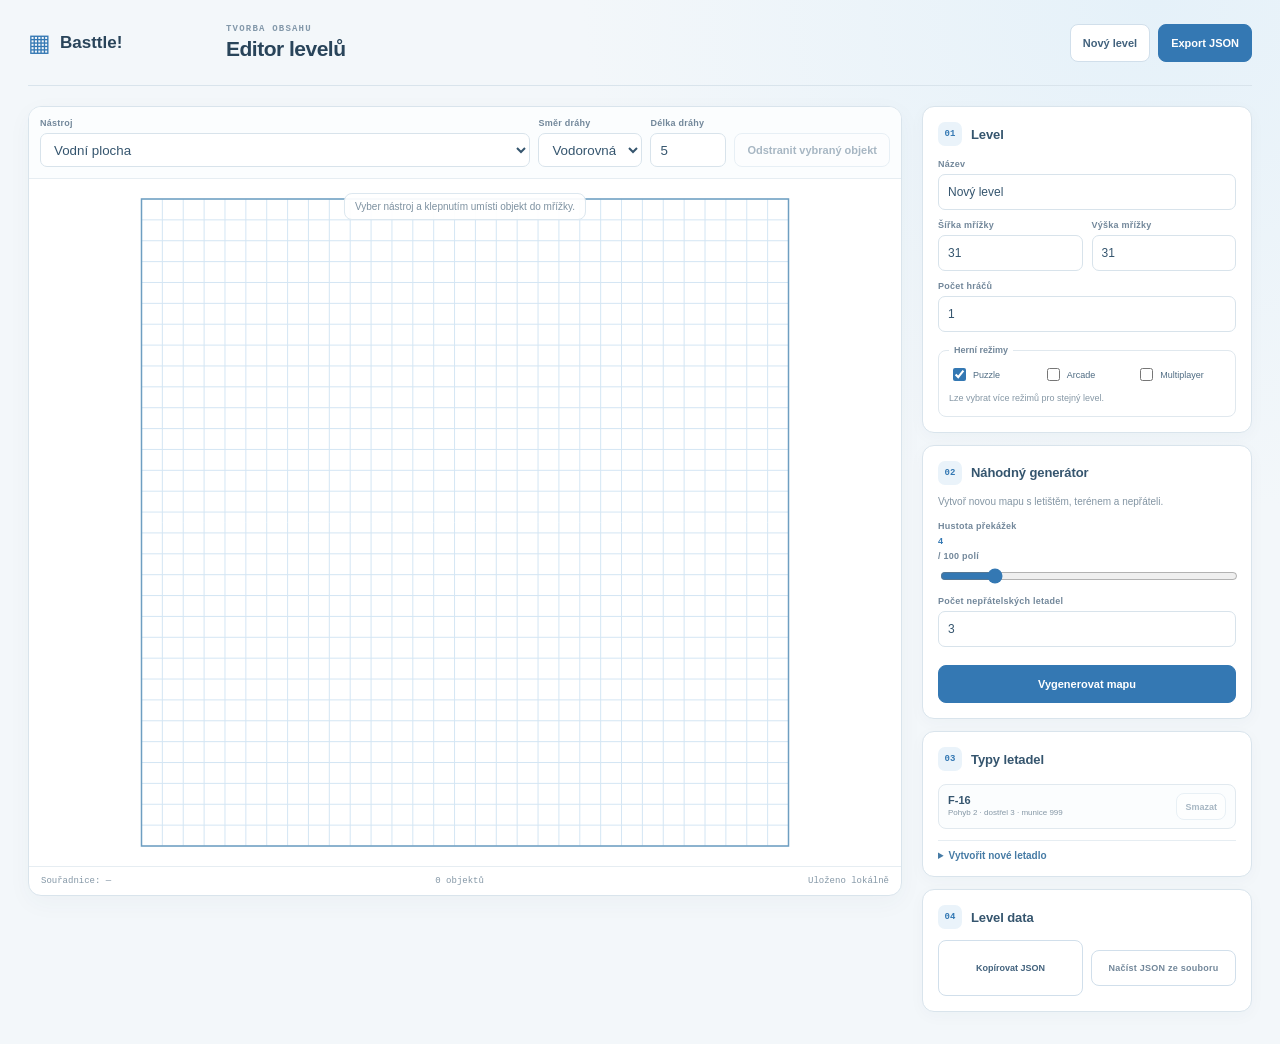
==== editor.html @ 076700f2 "Initial commit" ====
<!doctype html>
<html lang="cs">
<head>
  <meta charset="utf-8">
  <meta name="viewport" content="width=device-width, initial-scale=1, viewport-fit=cover">
  <meta name="theme-color" content="#f5f9fc">
  <meta name="description" content="Samostatný offline editor a generátor levelů pro Basttle!">
  <title>Basttle! · Editor levelů</title>
  <link rel="stylesheet" href="editor.css">
</head>
<body>
  <main class="editor-app">
    <header class="editor-header">
      <a class="editor-brand" href="./" aria-label="Zpět do hry"><span>▦</span> Basttle!</a>
      <div><p>TVORBA OBSAHU</p><h1>Editor levelů</h1></div>
      <div class="header-actions"><button id="newLevel" type="button">Nový level</button><button id="exportLevel" class="primary" type="button">Export JSON</button></div>
    </header>
    <div class="editor-layout">
      <section class="workspace" aria-label="Plátno editoru">
        <div class="canvas-toolbar">
          <label>Nástroj<select id="toolSelect">
            <optgroup label="Doplňková grafika">
              <option value="water">Vodní plocha</option><option value="forest">Les</option><option value="village">Vesnice</option><option value="city">Město</option><option value="river">Řeka</option><option value="bridge">Most</option>
            </optgroup>
            <optgroup label="Objekty">
              <option value="house">Domek</option><option value="mountain">Hora</option><option value="skyscraper">Mrakodrap</option><option value="wind-turbine">Větrná elektrárna</option><option value="runway">Letiště</option><option value="carrier">Letadlová loď</option><option value="enemy-plane">Nepřátelské letadlo</option><option value="vehicle">Vozidlo</option><option value="ship">Loď</option><option value="strategic-target">Strategický cíl</option>
            </optgroup>
            <option value="erase">Guma · odstranit</option>
          </select></label>
          <label>Směr dráhy<select id="runwayAxis"><option value="horizontal">Vodorovná</option><option value="vertical">Svislá</option></select></label>
          <label>Délka dráhy<input id="runwayLength" type="number" min="3" max="15" step="2" value="5"></label>
          <button id="removeSelected" type="button" disabled>Odstranit vybraný objekt</button>
        </div>
        <div id="canvasWrap" class="canvas-wrap"><canvas id="editorCanvas" aria-label="Mřížka levelu. Klepnutím umístíš vybraný objekt."></canvas><div class="canvas-empty" id="canvasHelp">Vyber nástroj a klepnutím umísti objekt do mřížky.</div></div>
        <div class="canvas-footer"><span id="cursorPosition">Souřadnice: —</span><span id="objectCount">0 objektů</span><span id="saveStatus">Uloženo lokálně</span></div>
      </section>

      <aside class="settings-panel">
        <section class="panel-card">
          <div class="panel-title"><span>01</span><h2>Level</h2></div>
          <label>Název<input id="levelName" type="text" maxlength="60" value="Nový level"></label>
          <div class="field-row"><label>Šířka mřížky<input id="gridWidth" type="number" min="9" max="101" step="2" value="31"></label><label>Výška mřížky<input id="gridHeight" type="number" min="9" max="101" step="2" value="31"></label></div>
          <label>Počet hráčů<input id="playerCount" type="number" min="1" max="8" value="1"></label>
          <fieldset><legend>Herní režimy</legend><div class="check-grid"><label><input type="checkbox" name="mode" value="puzzle" checked> Puzzle</label><label><input type="checkbox" name="mode" value="arcade"> Arcade</label><label><input type="checkbox" name="mode" value="multiplayer"> Multiplayer</label></div><small>Lze vybrat více režimů pro stejný level.</small></fieldset>
        </section>

        <section class="panel-card generator-card">
          <div class="panel-title"><span>02</span><h2>Náhodný generátor</h2></div>
          <p>Vytvoř novou mapu s letištěm, terénem a nepřáteli.</p>
          <label>Hustota překážek <output id="densityValue">4</output> / 100 polí<input id="obstacleDensity" type="range" min="0" max="24" value="4"></label>
          <label>Počet nepřátelských letadel<input id="enemyPlaneCount" type="number" min="0" max="20" value="3"></label>
          <button id="generateLevel" class="primary full-width" type="button">Vygenerovat mapu</button>
        </section>

        <section class="panel-card aircraft-card">
          <div class="panel-title"><span>03</span><h2>Typy letadel</h2></div>
          <div id="aircraftList" class="aircraft-list"></div>
          <details>
            <summary>Vytvořit nové letadlo</summary>
            <div class="aircraft-form">
              <label>Název<input id="aircraftName" type="text" maxlength="32" placeholder="Např. Stíhač Mk II"></label>
              <div class="field-row"><label>Obrys · šířka<input id="aircraftOutlineWidth" type="number" min="1" max="8" value="2"></label><label>Obrys · výška<input id="aircraftOutlineHeight" type="number" min="1" max="8" value="2"></label></div>
              <label>Změna výšky za tah<input id="aircraftAltitudeStep" type="number" min="0" max="10" value="1"></label>
              <div class="field-row"><label>Dostřel zbraně<input id="aircraftWeaponRange" type="number" min="0" max="20" value="3"></label><label>Munice<input id="aircraftAmmo" type="number" min="0" max="999" value="999"></label></div>
              <label>Rychlost / pohyblivost<input id="aircraftMobility" type="number" min="1" max="5" value="2"></label>
              <button id="addAircraft" class="primary full-width" type="button">Přidat typ letadla</button>
            </div>
          </details>
        </section>

        <section class="panel-card file-card">
          <div class="panel-title"><span>04</span><h2>Level data</h2></div>
          <button id="copyJson" type="button">Kopírovat JSON</button>
          <label class="import-button">Načíst JSON ze souboru<input id="importLevel" type="file" accept="application/json,.json"></label>
          <textarea id="jsonOutput" readonly aria-label="JSON levelu" hidden></textarea>
        </section>
      </aside>
    </div>
  </main>
  <script src="editor.js"></script>
</body>
</html>
---- editor.css ----
:root{font-family:-apple-system,BlinkMacSystemFont,"Segoe UI",sans-serif;color:#29445a;background:#f3f7fa;font-synthesis:none;text-rendering:optimizeLegibility;--blue:#3478b3;--ink:#29445a;--muted:#74889a;--line:#d9e4ec;--paper:#fff}
button,input,select,textarea{font-family:inherit}button{font-size:11px;font-weight:600}
*{box-sizing:border-box}body{margin:0;min-width:320px;min-height:100vh;background:radial-gradient(ellipse at 90% 0,#e5f1f9 0,transparent 35%),#f3f7fa}.editor-app{max-width:1600px;margin:auto;padding:0 28px}.editor-header{min-height:86px;display:grid;grid-template-columns:180px 1fr auto;align-items:center;gap:18px;border-bottom:1px solid var(--line)}.editor-brand{display:flex;align-items:center;gap:9px;color:var(--ink);font-size:17px;font-weight:800;text-decoration:none}.editor-brand span{font-size:24px;color:var(--blue)}.editor-header p{margin:0 0 3px;color:#8398aa;font:600 9px ui-monospace,monospace;letter-spacing:1.2px}.editor-header h1{margin:0;font-size:21px;letter-spacing:-.5px}.header-actions{display:flex;gap:8px}.editor-header button,.canvas-toolbar button,.file-card button,.import-button,.panel-card button{min-height:38px;padding:0 12px;border:1px solid #d1dfeb;border-radius:8px;background:#fff;color:#42627d;font:600 11px inherit;cursor:pointer;touch-action:manipulation}.primary{background:var(--blue)!important;border-color:var(--blue)!important;color:#fff!important}.editor-layout{display:grid;grid-template-columns:minmax(0,1fr) 330px;gap:20px;padding:20px 0 32px;align-items:start}.workspace{position:sticky;top:12px;display:flex;flex-direction:column;min-width:0;height:calc(100dvh - 110px);min-height:480px;border:1px solid var(--line);border-radius:13px;background:#fff;overflow:hidden;box-shadow:0 7px 24px #27445a0a}.canvas-toolbar{display:flex;align-items:end;flex-wrap:wrap;gap:8px;padding:11px;border-bottom:1px solid #e6edf2;background:#fbfdfe}.canvas-toolbar label,.panel-card>label,.aircraft-form>label,.field-row label,.settings-card label{display:flex;flex-direction:column;gap:5px;color:#72879a;font-size:9px;font-weight:700;letter-spacing:.25px}.canvas-toolbar select,.canvas-toolbar input,.panel-card input[type=text],.panel-card input[type=number],.aircraft-form input{height:34px;padding:0 9px;border:1px solid #d8e3eb;border-radius:7px;background:white;color:#35556e;font:500 11px inherit}.canvas-toolbar label:first-child{min-width:160px;flex:1}.canvas-toolbar select{width:100%}.canvas-toolbar #runwayLength{width:76px}.canvas-toolbar button{height:34px;min-height:34px}.canvas-toolbar button:disabled{opacity:.45;cursor:not-allowed}.canvas-wrap{position:relative;flex:1;min-height:0;overflow:hidden;background:#fff}.canvas-wrap canvas{display:block;width:100%;height:100%;touch-action:none;cursor:crosshair}.canvas-empty{position:absolute;left:50%;top:14px;transform:translateX(-50%);padding:7px 10px;border:1px solid #dce7ef;border-radius:8px;background:#fffffff0;color:#7d91a0;font-size:10px;white-space:nowrap;pointer-events:none}.canvas-footer{display:flex;justify-content:space-between;gap:8px;padding:9px 12px;border-top:1px solid #e6edf2;color:#8497a6;font:9px ui-monospace,monospace}.settings-panel{display:flex;flex-direction:column;gap:12px}.panel-card{padding:15px;border:1px solid var(--line);border-radius:12px;background:#fff;box-shadow:0 4px 16px #27445a08}.panel-title{display:flex;align-items:center;gap:9px;margin:0 0 13px}.panel-title>span{display:grid;place-items:center;width:24px;height:24px;border-radius:7px;background:#eaf3fa;color:var(--blue);font:700 9px ui-monospace,monospace}.panel-title h2{margin:0;color:#35556e;font-size:13px;letter-spacing:-.1px}.panel-card>label{margin:10px 0}.panel-card input[type=text],.panel-card input[type=number],.aircraft-form input{width:100%;height:36px;font-size:12px}.field-row{display:grid;grid-template-columns:1fr 1fr;gap:9px}.panel-card fieldset{margin:13px 0 0;padding:10px;border:1px solid #e0e8ee;border-radius:8px}.panel-card legend{padding:0 5px;color:#72879a;font-size:9px;font-weight:700}.check-grid{display:grid;grid-template-columns:repeat(3,1fr);gap:5px}.check-grid label{display:flex;align-items:center;gap:4px;color:#4e6b82;font-size:9px}.check-grid input{accent-color:var(--blue)}.panel-card small,.panel-card>p{color:#8597a5;font-size:9px;line-height:1.5}.panel-card fieldset small{display:block;margin-top:8px}.generator-card>p{margin:-3px 0 12px;color:#8395a3;font-size:10px;line-height:1.45}.generator-card output{float:right;color:var(--blue);font-weight:800}.generator-card input[type=range]{width:100%;accent-color:var(--blue)}.full-width{width:100%;margin-top:8px}.aircraft-list{display:flex;flex-direction:column;gap:6px;margin-bottom:11px}.aircraft-item{display:flex;justify-content:space-between;align-items:center;gap:8px;padding:8px 9px;border:1px solid #e1e9ef;border-radius:8px;background:#fbfdfe;color:#4a687e;font-size:10px}.aircraft-item strong{display:block;color:#35556e;font-size:11px}.aircraft-item small{font-size:8px}.aircraft-item button{min-height:27px;padding:0 8px;font-size:9px}.aircraft-item button:disabled{opacity:.45}.panel-card details{border-top:1px solid #e6edf2;padding-top:9px}.panel-card summary{color:#467ba5;font-size:10px;font-weight:700;cursor:pointer}.aircraft-form{display:grid;gap:10px;padding-top:12px}.file-card{display:grid;grid-template-columns:1fr 1fr;gap:8px}.file-card .panel-title,.file-card textarea{grid-column:1/-1}.file-card .panel-title{margin-bottom:3px}.file-card button,.file-card .import-button{display:flex;align-items:center;justify-content:center;min-height:36px;text-align:center;font-size:9px}.import-button input{display:none}.file-card textarea{width:100%;height:180px;padding:9px;border:1px solid var(--line);border-radius:7px;color:#536d82;font:10px ui-monospace,monospace;resize:vertical}.file-card textarea:not([hidden]){display:block}
@media(max-width:980px){.editor-app{padding:0 17px}.editor-header{grid-template-columns:140px 1fr auto}.editor-layout{grid-template-columns:minmax(0,1fr) 290px;gap:12px}.canvas-toolbar{gap:6px}.canvas-toolbar label:first-child{min-width:125px}}
@media(max-width:720px){.editor-app{padding:0 10px}.editor-header{min-height:70px;grid-template-columns:1fr auto;gap:8px}.editor-brand{grid-column:1;grid-row:1;font-size:13px}.editor-brand span{font-size:20px}.editor-header>div:nth-child(2){grid-column:1;grid-row:2;padding-bottom:8px}.editor-header p{font-size:7px}.editor-header h1{font-size:16px}.header-actions{grid-column:2;grid-row:1/3;flex-direction:column;gap:5px}.editor-header button{min-height:32px;padding:0 8px;font-size:9px}.editor-layout{display:flex;flex-direction:column;padding:10px 0 22px}.workspace{position:relative;top:auto;width:100%;height:min(58dvh,580px);min-height:330px;border-radius:10px}.canvas-toolbar{display:grid;grid-template-columns:1fr 1fr;padding:8px}.canvas-toolbar label:first-child{grid-column:1/-1;min-width:0}.canvas-toolbar #removeSelected{width:100%;font-size:9px}.canvas-toolbar label{font-size:8px}.canvas-footer{font-size:7px;padding:8px}.canvas-empty{top:8px;max-width:90%;overflow:hidden;text-overflow:ellipsis;font-size:8px}.settings-panel{width:100%;display:grid;grid-template-columns:1fr}.panel-card{padding:13px}.check-grid label{font-size:10px}}
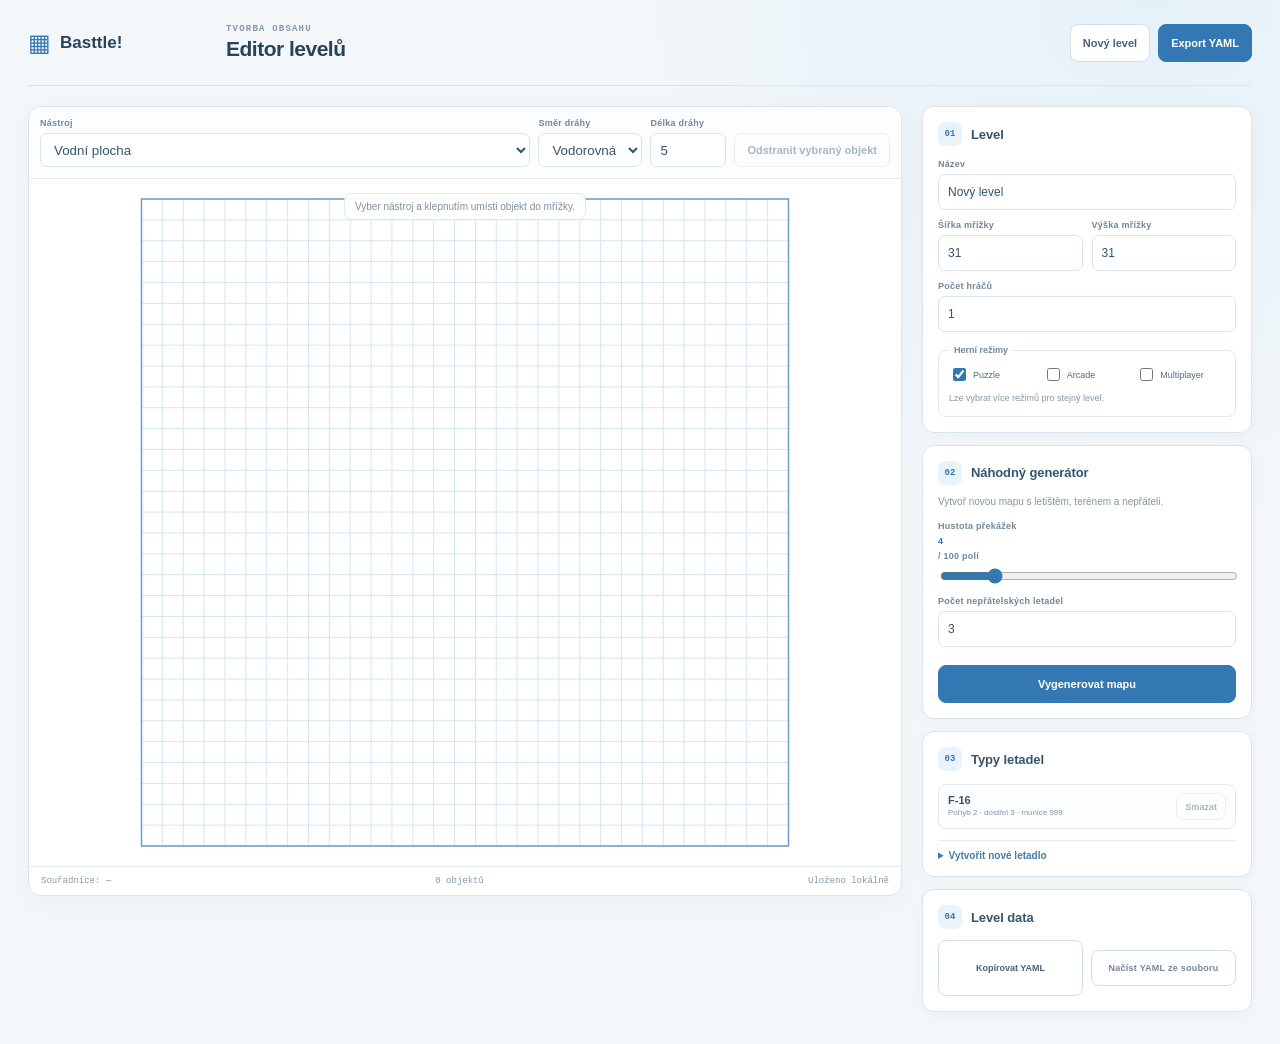
==== commit 201a7016: "Add playable game modes and YAML levels" ====
--- a/editor.html
+++ b/editor.html
@@ -11,9 +11,9 @@
 <body>
   <main class="editor-app">
     <header class="editor-header">
-      <a class="editor-brand" href="./" aria-label="Zpět do hry"><span>▦</span> Basttle!</a>
+      <a class="editor-brand" href="./index.html" aria-label="Zpět do hry"><span>▦</span> Basttle!</a>
       <div><p>TVORBA OBSAHU</p><h1>Editor levelů</h1></div>
-      <div class="header-actions"><button id="newLevel" type="button">Nový level</button><button id="exportLevel" class="primary" type="button">Export JSON</button></div>
+      <div class="header-actions"><button id="newLevel" type="button">Nový level</button><button id="exportLevel" class="primary" type="button">Export YAML</button></div>
     </header>
     <div class="editor-layout">
       <section class="workspace" aria-label="Plátno editoru">
@@ -70,13 +70,14 @@
 
         <section class="panel-card file-card">
           <div class="panel-title"><span>04</span><h2>Level data</h2></div>
-          <button id="copyJson" type="button">Kopírovat JSON</button>
-          <label class="import-button">Načíst JSON ze souboru<input id="importLevel" type="file" accept="application/json,.json"></label>
-          <textarea id="jsonOutput" readonly aria-label="JSON levelu" hidden></textarea>
+          <button id="copyYaml" type="button">Kopírovat YAML</button>
+          <label class="import-button">Načíst YAML ze souboru<input id="importLevel" type="file" accept="application/yaml,.yaml,.yml,text/yaml"></label>
+          <textarea id="yamlOutput" readonly aria-label="YAML levelu" hidden></textarea>
         </section>
       </aside>
     </div>
   </main>
+  <script src="yaml.js"></script>
   <script src="editor.js"></script>
 </body>
 </html>
